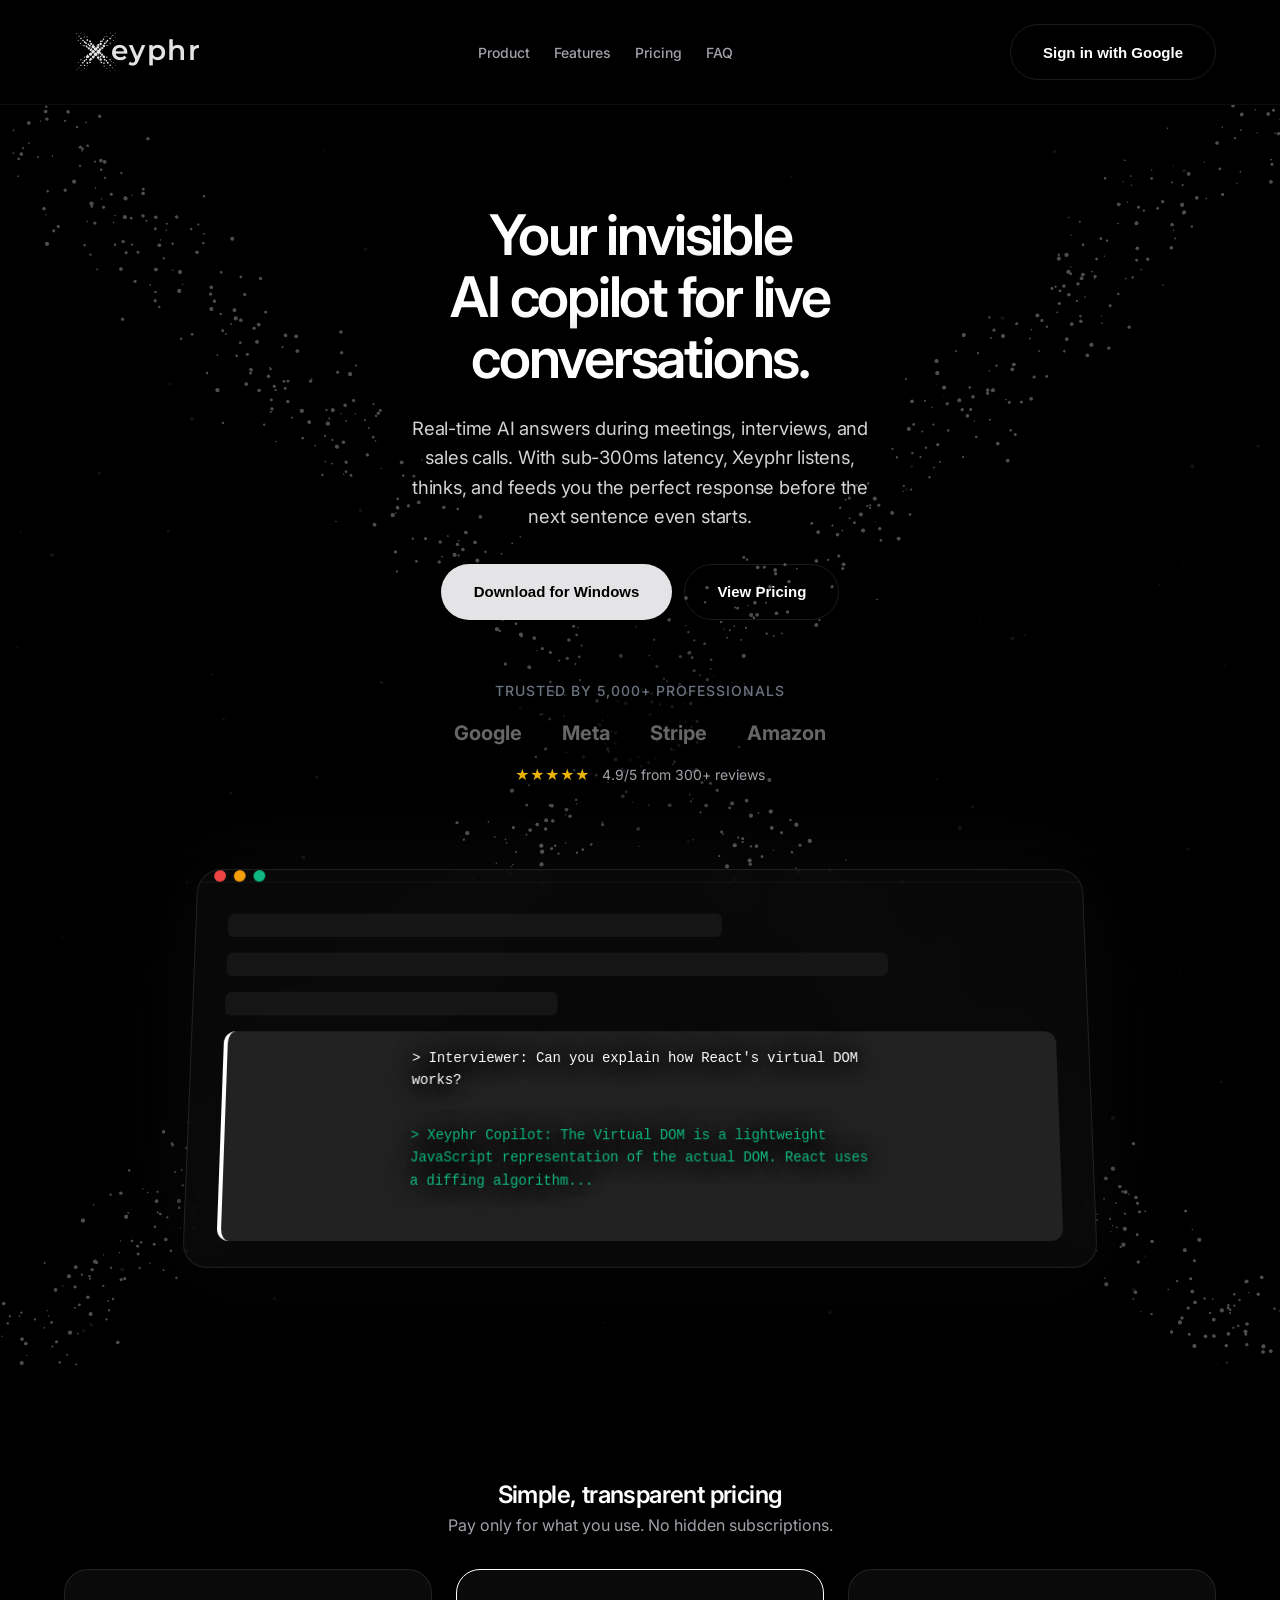
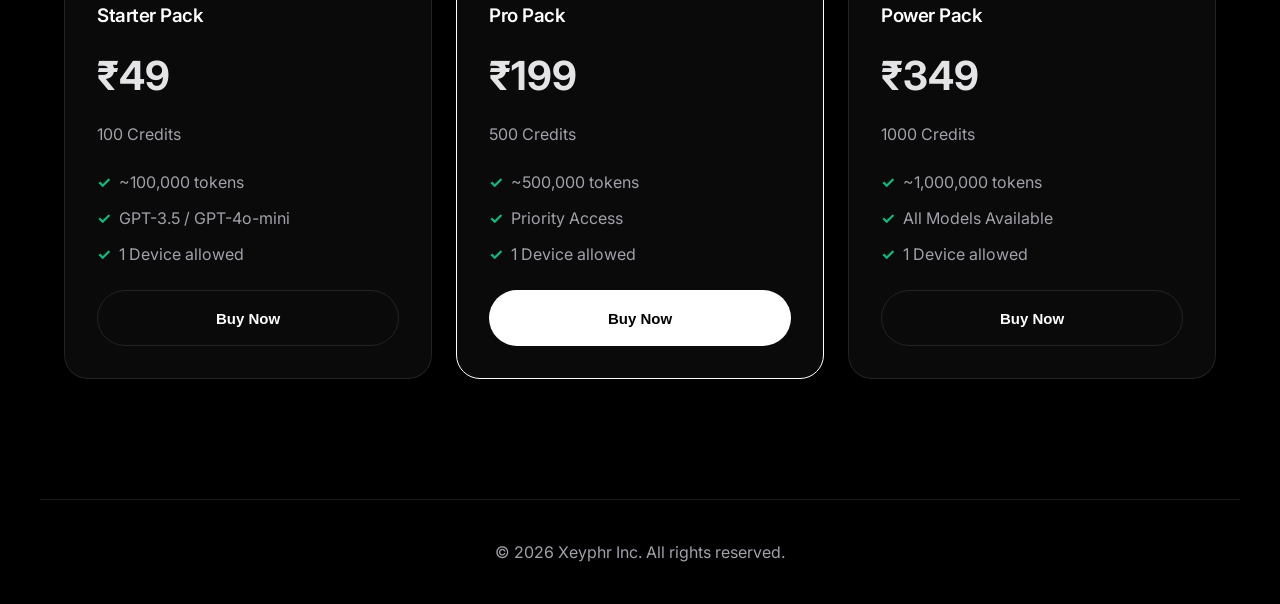
==== index.html @ c17af8c4 "Initial commit" ====
<!DOCTYPE html>
<html lang="en">
<head>
    <meta charset="UTF-8">
    <meta name="viewport" content="width=device-width, initial-scale=1.0">
    <title>Xeyphr - Elevate Your Workflow</title>
    <meta name="description" content="The ultimate AI desktop application for professionals. Boost your productivity with seamless AI integration.">
    <link rel="stylesheet" href="css/style.css">
    <!-- Google Identity Services for Mock Login -->
    <script src="https://accounts.google.com/gsi/client" async defer></script>
</head>
<body>
    <nav class="navbar">
        <div class="container flex justify-between items-center">
            <div class="logo">
                <img src="assets/logo-white.svg" alt="Xeyphr Logo">
                <span class="logo-text">eyphr</span>
            </div>
            <div class="nav-links">
                <a href="#product">Product</a>
                <a href="#features">Features</a>
                <a href="#pricing">Pricing</a>
                <a href="#faq">FAQ</a>
                <a href="dashboard.html" class="hidden" id="nav-dashboard">Dashboard</a>
            </div>
            <div class="auth-buttons" id="auth-container">
                <!-- Google Button will render here -->
                <button class="btn btn-outline" onclick="mockLogin()">Sign in with Google</button>
            </div>
        </div>
    </nav>

    <header class="hero">
        <canvas id="hero-canvas"></canvas>
        <div class="container">
            <div class="hero-content">
            <h1>Your invisible<br>AI copilot for live<br>conversations.</h1>
            <p>Real-time AI answers during meetings, interviews, and sales calls. With sub-300ms latency, Xeyphr listens, thinks, and feeds you the perfect response before the next sentence even starts.</p>
            <div class="hero-cta">
                <button class="btn btn-primary">Download for Windows</button>
                <button class="btn btn-outline" style="margin-left: 12px;">View Pricing</button>
            </div>
        </div>
        
        <!-- Trust Banner -->
        <div class="trust-banner" style="margin-top: 60px; text-align: center; position: relative; z-index: 2;">
            <p style="color: #6B7280; font-size: 14px; font-weight: 500; text-transform: uppercase; letter-spacing: 1px; margin-bottom: 16px;">Trusted by 5,000+ professionals</p>
            <div class="trust-logos" style="display: flex; justify-content: center; gap: 40px; opacity: 0.4;">
                <span style="font-weight: 700; font-size: 20px; color: #FFFFFF; font-family: 'Inter', sans-serif;">Google</span>
                <span style="font-weight: 700; font-size: 20px; color: #FFFFFF; font-family: 'Inter', sans-serif;">Meta</span>
                <span style="font-weight: 700; font-size: 20px; color: #FFFFFF; font-family: 'Inter', sans-serif;">Stripe</span>
                <span style="font-weight: 700; font-size: 20px; color: #FFFFFF; font-family: 'Inter', sans-serif;">Amazon</span>
            </div>
            <div class="trust-rating" style="margin-top: 16px; color: #EAB308; font-size: 14px;">
                ★★★★★ <span style="color: #A1A1AA; margin-left: 8px;">4.9/5 from 300+ reviews</span>
            </div>
        </div>
        
        <!-- Product Mockup Container -->
        <div class="product-mockup" style="margin-top: 80px; position: relative; z-index: 2; perspective: 1000px;">
            <div style="width: 100%; max-width: 900px; height: 400px; margin: 0 auto; background: rgba(10, 10, 10, 0.8); border: 1px solid rgba(255, 255, 255, 0.1); border-radius: 24px; box-shadow: 0 25px 50px -12px rgba(0, 0, 0, 1), 0 0 100px rgba(255, 255, 255, 0.05); backdrop-filter: blur(20px); transform: rotateX(5deg); display: flex; flex-direction: column; overflow: hidden;">
                <!-- Mockup Header -->
                <div style="height: 40px; border-bottom: 1px solid rgba(255, 255, 255, 0.05); display: flex; align-items: center; padding: 0 16px; gap: 8px;">
                    <div style="width: 12px; height: 12px; border-radius: 50%; background: #EF4444;"></div>
                    <div style="width: 12px; height: 12px; border-radius: 50%; background: #F59E0B;"></div>
                    <div style="width: 12px; height: 12px; border-radius: 50%; background: #10B981;"></div>
                </div>
                <!-- Mockup Body -->
                <div style="flex: 1; padding: 32px; display: flex; flex-direction: column; gap: 16px;">
                    <div style="width: 60%; height: 24px; background: rgba(255, 255, 255, 0.05); border-radius: 6px;"></div>
                    <div style="width: 80%; height: 24px; background: rgba(255, 255, 255, 0.05); border-radius: 6px;"></div>
                    <div style="width: 40%; height: 24px; background: rgba(255, 255, 255, 0.05); border-radius: 6px;"></div>
                    <div style="margin-top: auto; padding: 16px; background: rgba(255, 255, 255, 0.1); border-radius: 12px; border-left: 4px solid #FFFFFF;">
                        <p style="color: #FFFFFF; font-family: monospace; font-size: 14px; text-align: left;">> Interviewer: Can you explain how React's virtual DOM works?</p>
                        <p style="color: #10B981; font-family: monospace; font-size: 14px; margin-top: 8px; text-align: left;">> Xeyphr Copilot: The Virtual DOM is a lightweight JavaScript representation of the actual DOM. React uses a diffing algorithm...</p>
                    </div>
                </div>
            </div>
        </div>
    </header>

    <section id="pricing" class="container mt-8" style="padding: 80px 24px;">
        <div class="text-center mb-8">
            <h2>Simple, transparent pricing</h2>
            <p>Pay only for what you use. No hidden subscriptions.</p>
        </div>
        
        <div class="grid grid-3">
            <div class="card">
                <h3>Starter Pack</h3>
                <div class="pricing-price">₹49</div>
                <p>100 Credits</p>
                <ul class="pricing-features">
                    <li>~100,000 tokens</li>
                    <li>GPT-3.5 / GPT-4o-mini</li>
                    <li>1 Device allowed</li>
                </ul>
                <button class="btn btn-outline" style="width: 100%" onclick="mockLoginAndBuy()">Buy Now</button>
            </div>
            
            <div class="card" style="border-color: var(--brand-accent); box-shadow: var(--shadow-md);">
                <h3>Pro Pack</h3>
                <div class="pricing-price">₹199</div>
                <p>500 Credits</p>
                <ul class="pricing-features">
                    <li>~500,000 tokens</li>
                    <li>Priority Access</li>
                    <li>1 Device allowed</li>
                </ul>
                <button class="btn btn-accent" style="width: 100%" onclick="mockLoginAndBuy()">Buy Now</button>
            </div>
            
            <div class="card">
                <h3>Power Pack</h3>
                <div class="pricing-price">₹349</div>
                <p>1000 Credits</p>
                <ul class="pricing-features">
                    <li>~1,000,000 tokens</li>
                    <li>All Models Available</li>
                    <li>1 Device allowed</li>
                </ul>
                <button class="btn btn-outline" style="width: 100%" onclick="mockLoginAndBuy()">Buy Now</button>
            </div>
        </div>
    </section>

    <footer class="container" style="padding: 40px 24px; border-top: 1px solid var(--border-color); text-align: center; color: var(--text-secondary); margin-top: 40px;">
        <p>&copy; 2026 Xeyphr Inc. All rights reserved.</p>
    </footer>

    <script src="js/auth.js"></script>
    <script src="js/hero-particles.js"></script>
    <script>
        // UI logic for index page
        document.addEventListener('DOMContentLoaded', () => {
            const token = localStorage.getItem('jwt');
            if (token) {
                document.getElementById('auth-container').innerHTML = '<button class="btn btn-outline" onclick="logout()">Logout</button>';
                document.getElementById('nav-dashboard').classList.remove('hidden');
            }
        });
    </script>
</body>
</html>
---- css/style.css ----
@import url('https://fonts.googleapis.com/css2?family=Montserrat:wght@500;600&family=Inter:wght@300;400;500;600;700&display=swap');

:root {
    /* Premium Unified Dark Theme */
    --bg-color: #000000;
    --surface-color: #0A0A0A;
    --text-primary: #FFFFFF;
    --text-secondary: #A1A1AA;
    --border-color: rgba(255, 255, 255, 0.1);
    
    --brand-primary: #FFFFFF;
    --brand-primary-hover: #E4E4E7;
    --brand-accent: #FFFFFF;
    --brand-accent-hover: #D4D4D8;
    
    --btn-text: #000000;
    --table-header-bg: #111111;
    --navbar-bg: rgba(0, 0, 0, 0.5);
    --navbar-border: rgba(255, 255, 255, 0.05);
    --logo-color: #E4E4E7; /* Dimmed white for stealth look */
    
    --success: #10B981;
    --danger: #EF4444;
    --warning: #F59E0B;
    --info: #3B82F6;

    /* Shadows */
    --shadow-sm: 0 1px 2px 0 rgba(0, 0, 0, 0.05);
    --shadow-md: 0 4px 6px -1px rgba(0, 0, 0, 0.1), 0 2px 4px -1px rgba(0, 0, 0, 0.06);
    --shadow-lg: 0 10px 15px -3px rgba(0, 0, 0, 0.1), 0 4px 6px -2px rgba(0, 0, 0, 0.05);

    /* Radii */
    --radius-sm: 6px;
    --radius-md: 12px;
    --radius-lg: 24px;
    --radius-full: 9999px;
}

body.light-theme {
    /* Original Light Theme for Admin/Dashboard */
    --bg-color: #FAFAFA;
    --surface-color: #FFFFFF;
    --text-primary: #111827;
    --text-secondary: #6B7280;
    --border-color: #E5E7EB;
    
    --brand-primary: #0F172A;
    --brand-primary-hover: #1E293B;
    --brand-accent: #2563EB;
    --brand-accent-hover: #1D4ED8;
    
    --btn-text: #FFFFFF;
    --table-header-bg: #F9FAFB;
    --navbar-bg: rgba(255, 255, 255, 0.8);
    --navbar-border: #E5E7EB;
    --logo-color: #0F172A; /* Original blue */
}

* {
    margin: 0;
    padding: 0;
    box-sizing: border-box;
}

body {
    font-family: 'Inter', -apple-system, BlinkMacSystemFont, "Segoe UI", Roboto, Helvetica, Arial, sans-serif;
    background-color: var(--bg-color);
    color: var(--text-primary);
    line-height: 1.5;
    -webkit-font-smoothing: antialiased;
    -moz-osx-font-smoothing: grayscale;
}

/* Typography */
h1, h2, h3, h4, h5, h6 {
    color: var(--text-primary);
    font-weight: 600;
    letter-spacing: -0.025em;
}

p {
    color: var(--text-secondary);
}

a {
    color: var(--brand-accent);
    text-decoration: none;
    transition: color 0.2s;
}
a:hover {
    color: var(--brand-accent-hover);
}

/* Layout Utilities */
.container {
    max-width: 1200px;
    margin: 0 auto;
    padding: 0 24px;
}
.flex { display: flex; }
.flex-col { flex-direction: column; }
.items-center { align-items: center; }
.justify-between { justify-content: space-between; }
.justify-center { justify-content: center; }
.gap-2 { gap: 8px; }
.gap-4 { gap: 16px; }
.gap-8 { gap: 32px; }
.mt-4 { margin-top: 16px; }
.mt-8 { margin-top: 32px; }
.mb-4 { margin-bottom: 16px; }
.mb-8 { margin-bottom: 32px; }
.text-center { text-align: center; }

/* Buttons */
.btn {
    display: inline-flex;
    align-items: center;
    justify-content: center;
    padding: 0 32px;
    height: 56px;
    font-size: 15px;
    font-weight: 600;
    border-radius: 99px;
    cursor: pointer;
    transition: all 0.2s ease;
    border: 1px solid transparent;
}
.btn-primary {
    background-color: var(--logo-color);
    color: var(--btn-text);
}
.btn-primary:hover {
    background-color: var(--brand-primary-hover);
    transform: translateY(-2px);
    box-shadow: 0 4px 15px rgba(128, 128, 128, 0.15);
}
.btn-accent {
    background-color: var(--brand-accent);
    color: var(--btn-text);
}
.btn-accent:hover {
    background-color: var(--brand-accent-hover);
    transform: translateY(-2px);
    box-shadow: 0 4px 15px rgba(128, 128, 128, 0.15);
}
.btn-outline {
    background-color: transparent;
    border-color: var(--border-color);
    color: var(--text-primary);
}
.btn-outline:hover {
    background-color: var(--surface-color);
    border-color: var(--text-primary);
}

/* Header / Nav */
.navbar {
    background-color: var(--navbar-bg);
    backdrop-filter: blur(16px);
    border-bottom: 1px solid var(--navbar-border);
    position: sticky;
    top: 0;
    z-index: 100;
    padding: 24px 0;
}
.logo {
    display: flex;
    align-items: center;
    gap: 0;
}
.logo img {
    height: 56px;
    width: auto;
    object-fit: contain;
}
.logo-text {
    font-family: 'Montserrat', sans-serif;
    font-weight: 600;
    font-size: 1.75rem;
    letter-spacing: 0.05em;
    color: var(--logo-color);
    margin-left: -15px; /* Perfect horizontal spacing */
    margin-top: -4px; /* Nudges the text up to visually center with the X */
}
.nav-links {
    display: flex;
    gap: 24px;
}
.nav-links a {
    color: var(--text-secondary);
    font-weight: 500;
    font-size: 14px;
}
.nav-links a:hover {
    color: var(--logo-color);
}

/* Hero Section */
.hero {
    position: relative;
    padding: 100px 0;
    overflow: hidden;
    background-color: #000000; /* Pure black */
}
#hero-canvas {
    position: absolute;
    top: 0;
    left: 0;
    width: 100%;
    height: 100%;
    z-index: 0;
    opacity: 0.3; /* Dramatically reduced to avoid visual noise */
    pointer-events: none;
}
.hero-content {
    max-width: 500px;
    margin: 0 auto;
    text-align: center;
    position: relative;
    z-index: 10;
}
.hero-cta {
    display: flex;
    justify-content: center;
    align-items: center;
}
.hero h1 {
    font-size: 3.5rem;
    line-height: 1.1;
    letter-spacing: -0.04em;
    text-wrap: balance;
    margin-bottom: 24px;
    color: #FFFFFF;
    text-shadow: 0 4px 24px rgba(0, 0, 0, 1), 0 0 40px rgba(0, 0, 0, 1);
    position: relative;
    z-index: 2;
}
.hero p {
    font-size: 1.15rem;
    line-height: 1.6;
    letter-spacing: -0.01em;
    margin-bottom: 32px;
    color: #D4D4D8;
    text-shadow: 0 2px 12px rgba(0, 0, 0, 1), 0 0 24px rgba(0, 0, 0, 1);
    max-width: 460px;
    margin-left: auto;
    margin-right: auto;
    position: relative;
    z-index: 2;
}

/* Redundant overrides removed for global dark theme */

/* Cards & Pricing */
.grid {
    display: grid;
    gap: 24px;
}
.grid-3 {
    grid-template-columns: repeat(auto-fit, minmax(300px, 1fr));
}
.card {
    background-color: var(--surface-color);
    border: 1px solid var(--border-color);
    border-radius: var(--radius-lg);
    padding: 32px;
    box-shadow: var(--shadow-sm);
    transition: transform 0.2s ease, box-shadow 0.2s ease;
}
.card:hover {
    transform: translateY(-2px);
    box-shadow: var(--shadow-md);
}
.pricing-price {
    font-size: 2.5rem;
    font-weight: 700;
    color: var(--logo-color);
    margin: 16px 0;
}
.pricing-features {
    list-style: none;
    margin: 24px 0;
}
.pricing-features li {
    display: flex;
    align-items: center;
    gap: 8px;
    color: var(--text-secondary);
    margin-bottom: 12px;
}
.pricing-features li::before {
    content: "✓";
    color: var(--success);
    font-weight: bold;
}

/* Dashboard Layout */
.dashboard-layout {
    display: flex;
    min-height: 100vh;
}
.sidebar {
    width: 250px;
    background-color: var(--surface-color);
    border-right: 1px solid var(--border-color);
    padding: 24px;
    display: flex;
    flex-direction: column;
}
.sidebar-nav {
    margin-top: 32px;
    display: flex;
    flex-direction: column;
    gap: 8px;
}
.sidebar-link {
    display: flex;
    align-items: center;
    padding: 10px 16px;
    color: var(--text-secondary);
    text-decoration: none;
    border-radius: var(--radius-md);
    font-weight: 500;
    font-size: 14px;
    transition: background-color 0.2s;
}
.sidebar-link:hover, .sidebar-link.active {
    background-color: var(--bg-color);
    color: var(--logo-color);
}
.dashboard-main {
    flex: 1;
    padding: 40px;
    background-color: var(--bg-color);
}
.dashboard-header {
    display: flex;
    justify-content: space-between;
    align-items: center;
    margin-bottom: 32px;
}
.stat-card {
    background: var(--surface-color);
    padding: 24px;
    border-radius: var(--radius-lg);
    border: 1px solid var(--border-color);
    display: flex;
    flex-direction: column;
    gap: 8px;
}
.stat-label {
    font-size: 13px;
    text-transform: uppercase;
    font-weight: 600;
    color: var(--text-secondary);
    letter-spacing: 0.05em;
}
.stat-value {
    font-size: 2rem;
    font-weight: 700;
    color: var(--logo-color);
}

/* Table */
.data-table {
    width: 100%;
    border-collapse: collapse;
    margin-top: 16px;
    background: var(--surface-color);
    border-radius: var(--radius-md);
    overflow: hidden;
    border: 1px solid var(--border-color);
}
.data-table th, .data-table td {
    padding: 12px 24px;
    text-align: left;
    border-bottom: 1px solid var(--border-color);
}
.data-table th {
    background-color: var(--table-header-bg);
    font-size: 12px;
    text-transform: uppercase;
    font-weight: 600;
    color: var(--text-secondary);
    letter-spacing: 0.05em;
}
.data-table tr:last-child td {
    border-bottom: none;
}
.badge {
    padding: 4px 8px;
    border-radius: var(--radius-full);
    font-size: 12px;
    font-weight: 500;
}
.badge-success { background: #D1FAE5; color: #065F46; }
.badge-pending { background: #FEF3C7; color: #92400E; }
.badge-danger { background: #FEE2E2; color: #991B1B; }
.badge-info { background: #E0F2FE; color: #075985; }

/* Admin Activity Timeline */
.log-feed {
    max-height: 300px;
    overflow-y: auto;
    display: flex;
    flex-direction: column;
    gap: 10px;
    padding-right: 4px;
}
.log-item {
    display: flex;
    justify-content: space-between;
    align-items: flex-start;
    padding: 8px 12px;
    background: var(--bg-color);
    border-radius: var(--radius-md);
    border-left: 3px solid var(--text-secondary);
    font-size: 13px;
}
.log-item.info { border-left-color: var(--brand-accent); }
.log-item.success { border-left-color: var(--success); }
.log-item.warning { border-left-color: var(--warning); }
.log-item.danger { border-left-color: var(--danger); }

.log-meta {
    font-size: 11px;
    color: var(--text-secondary);
    white-space: nowrap;
    margin-left: 12px;
}

/* Form inputs */
.form-group {
    margin-bottom: 16px;
}
.form-group label {
    display: block;
    font-size: 13px;
    font-weight: 500;
    margin-bottom: 6px;
    color: var(--text-primary);
}
.form-input {
    width: 100%;
    padding: 10px 14px;
    border: 1px solid var(--border-color);
    border-radius: var(--radius-md);
    font-size: 14px;
    font-family: inherit;
    outline: none;
    transition: border-color 0.2s, box-shadow 0.2s;
    background: var(--surface-color);
    color: var(--text-primary);
}
.form-input:focus {
    border-color: var(--brand-accent);
    box-shadow: 0 0 0 3px rgba(37, 99, 235, 0.15);
}

/* Modals */
.modal-overlay {
    position: fixed;
    top: 0;
    left: 0;
    right: 0;
    bottom: 0;
    background-color: rgba(15, 23, 42, 0.4);
    backdrop-filter: blur(4px);
    display: flex;
    justify-content: center;
    align-items: center;
    z-index: 1000;
    opacity: 0;
    pointer-events: none;
    transition: opacity 0.2s ease;
}
.modal-overlay.active {
    opacity: 1;
    pointer-events: auto;
}
.modal {
    background: var(--surface-color);
    border-radius: var(--radius-lg);
    border: 1px solid var(--border-color);
    box-shadow: var(--shadow-lg);
    width: 100%;
    max-width: 480px;
    overflow: hidden;
    transform: translateY(20px);
    transition: transform 0.2s ease;
}
.modal-overlay.active .modal {
    transform: translateY(0);
}
.modal-header {
    padding: 20px 24px;
    border-bottom: 1px solid var(--border-color);
    display: flex;
    justify-content: space-between;
    align-items: center;
}
.modal-header h3 {
    font-size: 18px;
    margin: 0;
}
.modal-close {
    background: none;
    border: none;
    font-size: 20px;
    cursor: pointer;
    color: var(--text-secondary);
    line-height: 1;
}
.modal-close:hover {
    color: var(--text-primary);
}
.modal-body {
    padding: 24px;
}
.modal-footer {
    padding: 16px 24px;
    border-top: 1px solid var(--border-color);
    background-color: var(--table-header-bg);
    display: flex;
    justify-content: flex-end;
    gap: 12px;
}

/* Utilities */
.hidden { display: none !important; }
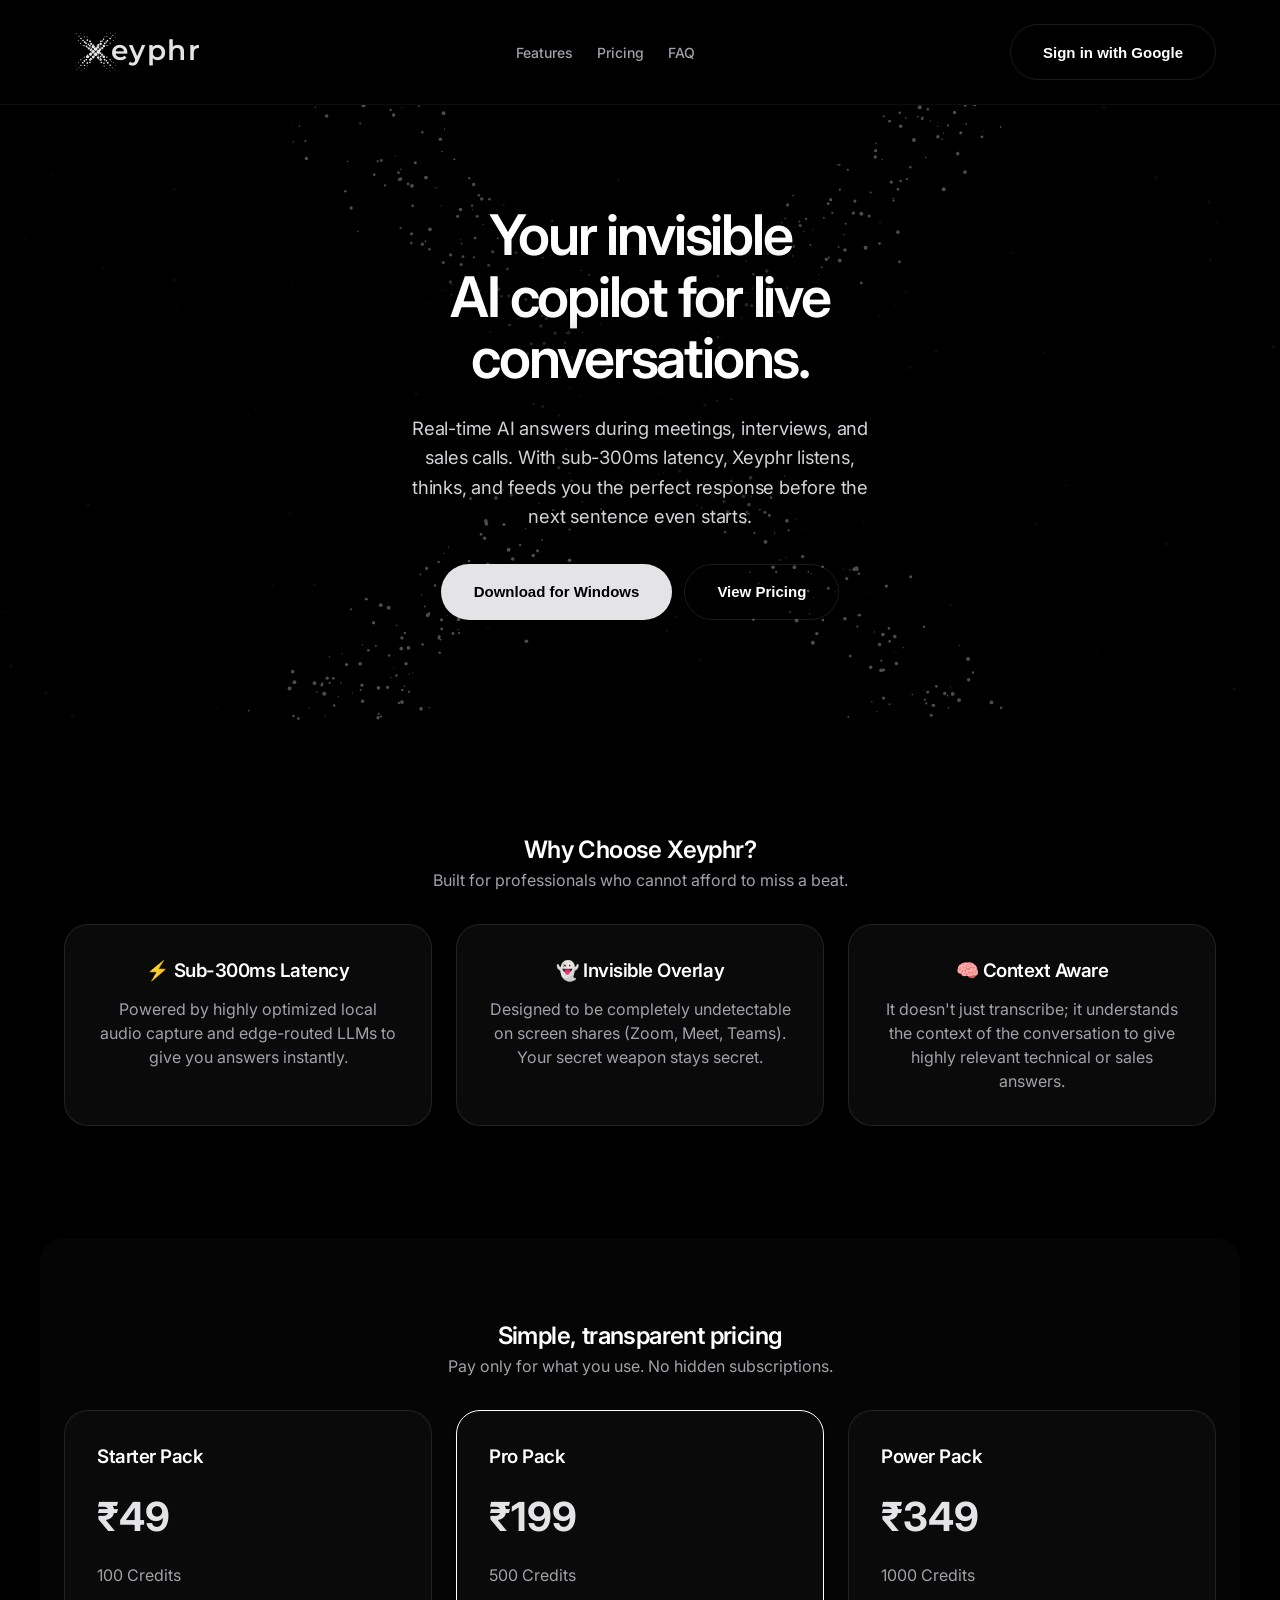
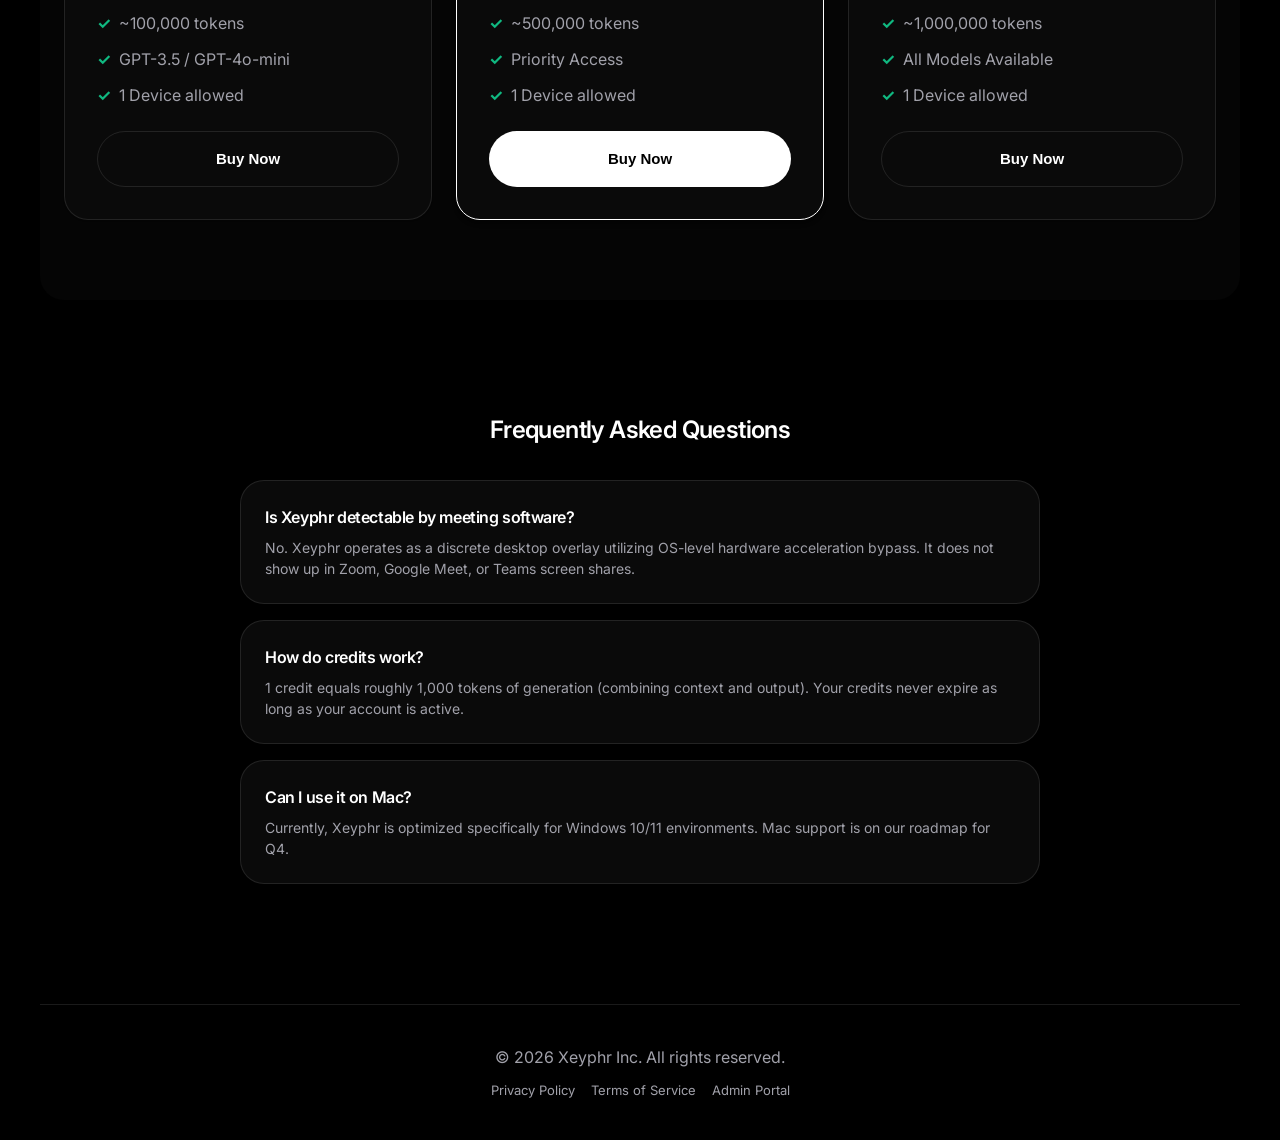
==== commit 9108b395: "updated" ====
--- a/index.html
+++ b/index.html
@@ -6,25 +6,21 @@
     <title>Xeyphr - Elevate Your Workflow</title>
     <meta name="description" content="The ultimate AI desktop application for professionals. Boost your productivity with seamless AI integration.">
     <link rel="stylesheet" href="css/style.css">
-    <!-- Google Identity Services for Mock Login -->
-    <script src="https://accounts.google.com/gsi/client" async defer></script>
 </head>
 <body>
     <nav class="navbar">
         <div class="container flex justify-between items-center">
             <div class="logo">
-                <img src="assets/logo-white.svg" alt="Xeyphr Logo">
+                <img src="assets/logo-white.svg" alt="Xeyphr Logo" onerror="this.src='[data-uri]'">
                 <span class="logo-text">eyphr</span>
             </div>
             <div class="nav-links">
-                <a href="#product">Product</a>
                 <a href="#features">Features</a>
                 <a href="#pricing">Pricing</a>
                 <a href="#faq">FAQ</a>
                 <a href="dashboard.html" class="hidden" id="nav-dashboard">Dashboard</a>
             </div>
             <div class="auth-buttons" id="auth-container">
-                <!-- Google Button will render here -->
                 <button class="btn btn-outline" onclick="mockLogin()">Sign in with Google</button>
             </div>
         </div>
@@ -34,52 +30,42 @@
         <canvas id="hero-canvas"></canvas>
         <div class="container">
             <div class="hero-content">
-            <h1>Your invisible<br>AI copilot for live<br>conversations.</h1>
-            <p>Real-time AI answers during meetings, interviews, and sales calls. With sub-300ms latency, Xeyphr listens, thinks, and feeds you the perfect response before the next sentence even starts.</p>
-            <div class="hero-cta">
-                <button class="btn btn-primary">Download for Windows</button>
-                <button class="btn btn-outline" style="margin-left: 12px;">View Pricing</button>
-            </div>
-        </div>
-        
-        <!-- Trust Banner -->
-        <div class="trust-banner" style="margin-top: 60px; text-align: center; position: relative; z-index: 2;">
-            <p style="color: #6B7280; font-size: 14px; font-weight: 500; text-transform: uppercase; letter-spacing: 1px; margin-bottom: 16px;">Trusted by 5,000+ professionals</p>
-            <div class="trust-logos" style="display: flex; justify-content: center; gap: 40px; opacity: 0.4;">
-                <span style="font-weight: 700; font-size: 20px; color: #FFFFFF; font-family: 'Inter', sans-serif;">Google</span>
-                <span style="font-weight: 700; font-size: 20px; color: #FFFFFF; font-family: 'Inter', sans-serif;">Meta</span>
-                <span style="font-weight: 700; font-size: 20px; color: #FFFFFF; font-family: 'Inter', sans-serif;">Stripe</span>
-                <span style="font-weight: 700; font-size: 20px; color: #FFFFFF; font-family: 'Inter', sans-serif;">Amazon</span>
-            </div>
-            <div class="trust-rating" style="margin-top: 16px; color: #EAB308; font-size: 14px;">
-                ★★★★★ <span style="color: #A1A1AA; margin-left: 8px;">4.9/5 from 300+ reviews</span>
-            </div>
-        </div>
-        
-        <!-- Product Mockup Container -->
-        <div class="product-mockup" style="margin-top: 80px; position: relative; z-index: 2; perspective: 1000px;">
-            <div style="width: 100%; max-width: 900px; height: 400px; margin: 0 auto; background: rgba(10, 10, 10, 0.8); border: 1px solid rgba(255, 255, 255, 0.1); border-radius: 24px; box-shadow: 0 25px 50px -12px rgba(0, 0, 0, 1), 0 0 100px rgba(255, 255, 255, 0.05); backdrop-filter: blur(20px); transform: rotateX(5deg); display: flex; flex-direction: column; overflow: hidden;">
-                <!-- Mockup Header -->
-                <div style="height: 40px; border-bottom: 1px solid rgba(255, 255, 255, 0.05); display: flex; align-items: center; padding: 0 16px; gap: 8px;">
-                    <div style="width: 12px; height: 12px; border-radius: 50%; background: #EF4444;"></div>
-                    <div style="width: 12px; height: 12px; border-radius: 50%; background: #F59E0B;"></div>
-                    <div style="width: 12px; height: 12px; border-radius: 50%; background: #10B981;"></div>
-                </div>
-                <!-- Mockup Body -->
-                <div style="flex: 1; padding: 32px; display: flex; flex-direction: column; gap: 16px;">
-                    <div style="width: 60%; height: 24px; background: rgba(255, 255, 255, 0.05); border-radius: 6px;"></div>
-                    <div style="width: 80%; height: 24px; background: rgba(255, 255, 255, 0.05); border-radius: 6px;"></div>
-                    <div style="width: 40%; height: 24px; background: rgba(255, 255, 255, 0.05); border-radius: 6px;"></div>
-                    <div style="margin-top: auto; padding: 16px; background: rgba(255, 255, 255, 0.1); border-radius: 12px; border-left: 4px solid #FFFFFF;">
-                        <p style="color: #FFFFFF; font-family: monospace; font-size: 14px; text-align: left;">> Interviewer: Can you explain how React's virtual DOM works?</p>
-                        <p style="color: #10B981; font-family: monospace; font-size: 14px; margin-top: 8px; text-align: left;">> Xeyphr Copilot: The Virtual DOM is a lightweight JavaScript representation of the actual DOM. React uses a diffing algorithm...</p>
-                    </div>
+                <h1>Your invisible<br>AI copilot for live<br>conversations.</h1>
+                <p>Real-time AI answers during meetings, interviews, and sales calls. With sub-300ms latency, Xeyphr listens, thinks, and feeds you the perfect response before the next sentence even starts.</p>
+                <div class="hero-cta">
+                    <!-- PLACEHOLDER: Download Button -->
+                    <button class="btn btn-primary" onclick="downloadApp()">Download for Windows</button>
+                    <!-- Scrolls to pricing -->
+                    <button class="btn btn-outline" style="margin-left: 12px;" onclick="document.getElementById('pricing').scrollIntoView({behavior: 'smooth'})">View Pricing</button>
                 </div>
             </div>
         </div>
     </header>
 
-    <section id="pricing" class="container mt-8" style="padding: 80px 24px;">
+    <!-- NEW: Features Section -->
+    <section id="features" class="container mt-8" style="padding: 80px 24px;">
+        <div class="text-center mb-8">
+            <h2>Why Choose Xeyphr?</h2>
+            <p>Built for professionals who cannot afford to miss a beat.</p>
+        </div>
+        <div class="grid grid-3">
+            <div class="card" style="text-align: center;">
+                <h3 style="margin-bottom: 12px;">⚡ Sub-300ms Latency</h3>
+                <p>Powered by highly optimized local audio capture and edge-routed LLMs to give you answers instantly.</p>
+            </div>
+            <div class="card" style="text-align: center;">
+                <h3 style="margin-bottom: 12px;">👻 Invisible Overlay</h3>
+                <p>Designed to be completely undetectable on screen shares (Zoom, Meet, Teams). Your secret weapon stays secret.</p>
+            </div>
+            <div class="card" style="text-align: center;">
+                <h3 style="margin-bottom: 12px;">🧠 Context Aware</h3>
+                <p>It doesn't just transcribe; it understands the context of the conversation to give highly relevant technical or sales answers.</p>
+            </div>
+        </div>
+    </section>
+
+    <!-- Pricing Section -->
+    <section id="pricing" class="container mt-8" style="padding: 80px 24px; background: rgba(255,255,255,0.02); border-radius: 24px;">
         <div class="text-center mb-8">
             <h2>Simple, transparent pricing</h2>
             <p>Pay only for what you use. No hidden subscriptions.</p>
@@ -95,7 +81,7 @@
                     <li>GPT-3.5 / GPT-4o-mini</li>
                     <li>1 Device allowed</li>
                 </ul>
-                <button class="btn btn-outline" style="width: 100%" onclick="mockLoginAndBuy()">Buy Now</button>
+                <button class="btn btn-outline" style="width: 100%" onclick="mockLoginAndBuy(100)">Buy Now</button>
             </div>
             
             <div class="card" style="border-color: var(--brand-accent); box-shadow: var(--shadow-md);">
@@ -107,7 +93,7 @@
                     <li>Priority Access</li>
                     <li>1 Device allowed</li>
                 </ul>
-                <button class="btn btn-accent" style="width: 100%" onclick="mockLoginAndBuy()">Buy Now</button>
+                <button class="btn btn-accent" style="width: 100%" onclick="mockLoginAndBuy(500)">Buy Now</button>
             </div>
             
             <div class="card">
@@ -119,26 +105,62 @@
                     <li>All Models Available</li>
                     <li>1 Device allowed</li>
                 </ul>
-                <button class="btn btn-outline" style="width: 100%" onclick="mockLoginAndBuy()">Buy Now</button>
+                <button class="btn btn-outline" style="width: 100%" onclick="mockLoginAndBuy(1000)">Buy Now</button>
+            </div>
+        </div>
+    </section>
+
+    <!-- NEW: FAQ Section -->
+    <section id="faq" class="container mt-8" style="padding: 80px 24px;">
+        <div class="text-center mb-8">
+            <h2>Frequently Asked Questions</h2>
+        </div>
+        <div class="grid" style="max-width: 800px; margin: 0 auto; gap: 16px;">
+            <div class="card" style="padding: 24px;">
+                <h4 style="margin-bottom: 8px;">Is Xeyphr detectable by meeting software?</h4>
+                <p style="font-size: 14px;">No. Xeyphr operates as a discrete desktop overlay utilizing OS-level hardware acceleration bypass. It does not show up in Zoom, Google Meet, or Teams screen shares.</p>
+            </div>
+            <div class="card" style="padding: 24px;">
+                <h4 style="margin-bottom: 8px;">How do credits work?</h4>
+                <p style="font-size: 14px;">1 credit equals roughly 1,000 tokens of generation (combining context and output). Your credits never expire as long as your account is active.</p>
+            </div>
+            <div class="card" style="padding: 24px;">
+                <h4 style="margin-bottom: 8px;">Can I use it on Mac?</h4>
+                <p style="font-size: 14px;">Currently, Xeyphr is optimized specifically for Windows 10/11 environments. Mac support is on our roadmap for Q4.</p>
             </div>
         </div>
     </section>
 
     <footer class="container" style="padding: 40px 24px; border-top: 1px solid var(--border-color); text-align: center; color: var(--text-secondary); margin-top: 40px;">
         <p>&copy; 2026 Xeyphr Inc. All rights reserved.</p>
+        <div style="margin-top: 12px; display: flex; justify-content: center; gap: 16px; font-size: 13px;">
+            <a href="#" style="color: var(--text-secondary);">Privacy Policy</a>
+            <a href="#" style="color: var(--text-secondary);">Terms of Service</a>
+            <a href="admin.html" style="color: var(--text-secondary);">Admin Portal</a>
+        </div>
     </footer>
 
+    <!-- Scripts -->
+    <script src="js/api.js"></script>
     <script src="js/auth.js"></script>
     <script src="js/hero-particles.js"></script>
     <script>
-        // UI logic for index page
+        // Check Auth Status on Load
         document.addEventListener('DOMContentLoaded', () => {
+            // Force initialize DB from api.js if it doesn't exist
+            if(typeof getMockDb === 'function') getMockDb(); 
+
             const token = localStorage.getItem('jwt');
             if (token) {
                 document.getElementById('auth-container').innerHTML = '<button class="btn btn-outline" onclick="logout()">Logout</button>';
                 document.getElementById('nav-dashboard').classList.remove('hidden');
             }
         });
+
+        // PLACEHOLDER: App Download logic
+        function downloadApp() {
+            alert("Download starting...\n\n(Placeholder: Connect this to your AWS S3 bucket or GitHub Releases link later).");
+        }
     </script>
 </body>
-</html>
+</html>
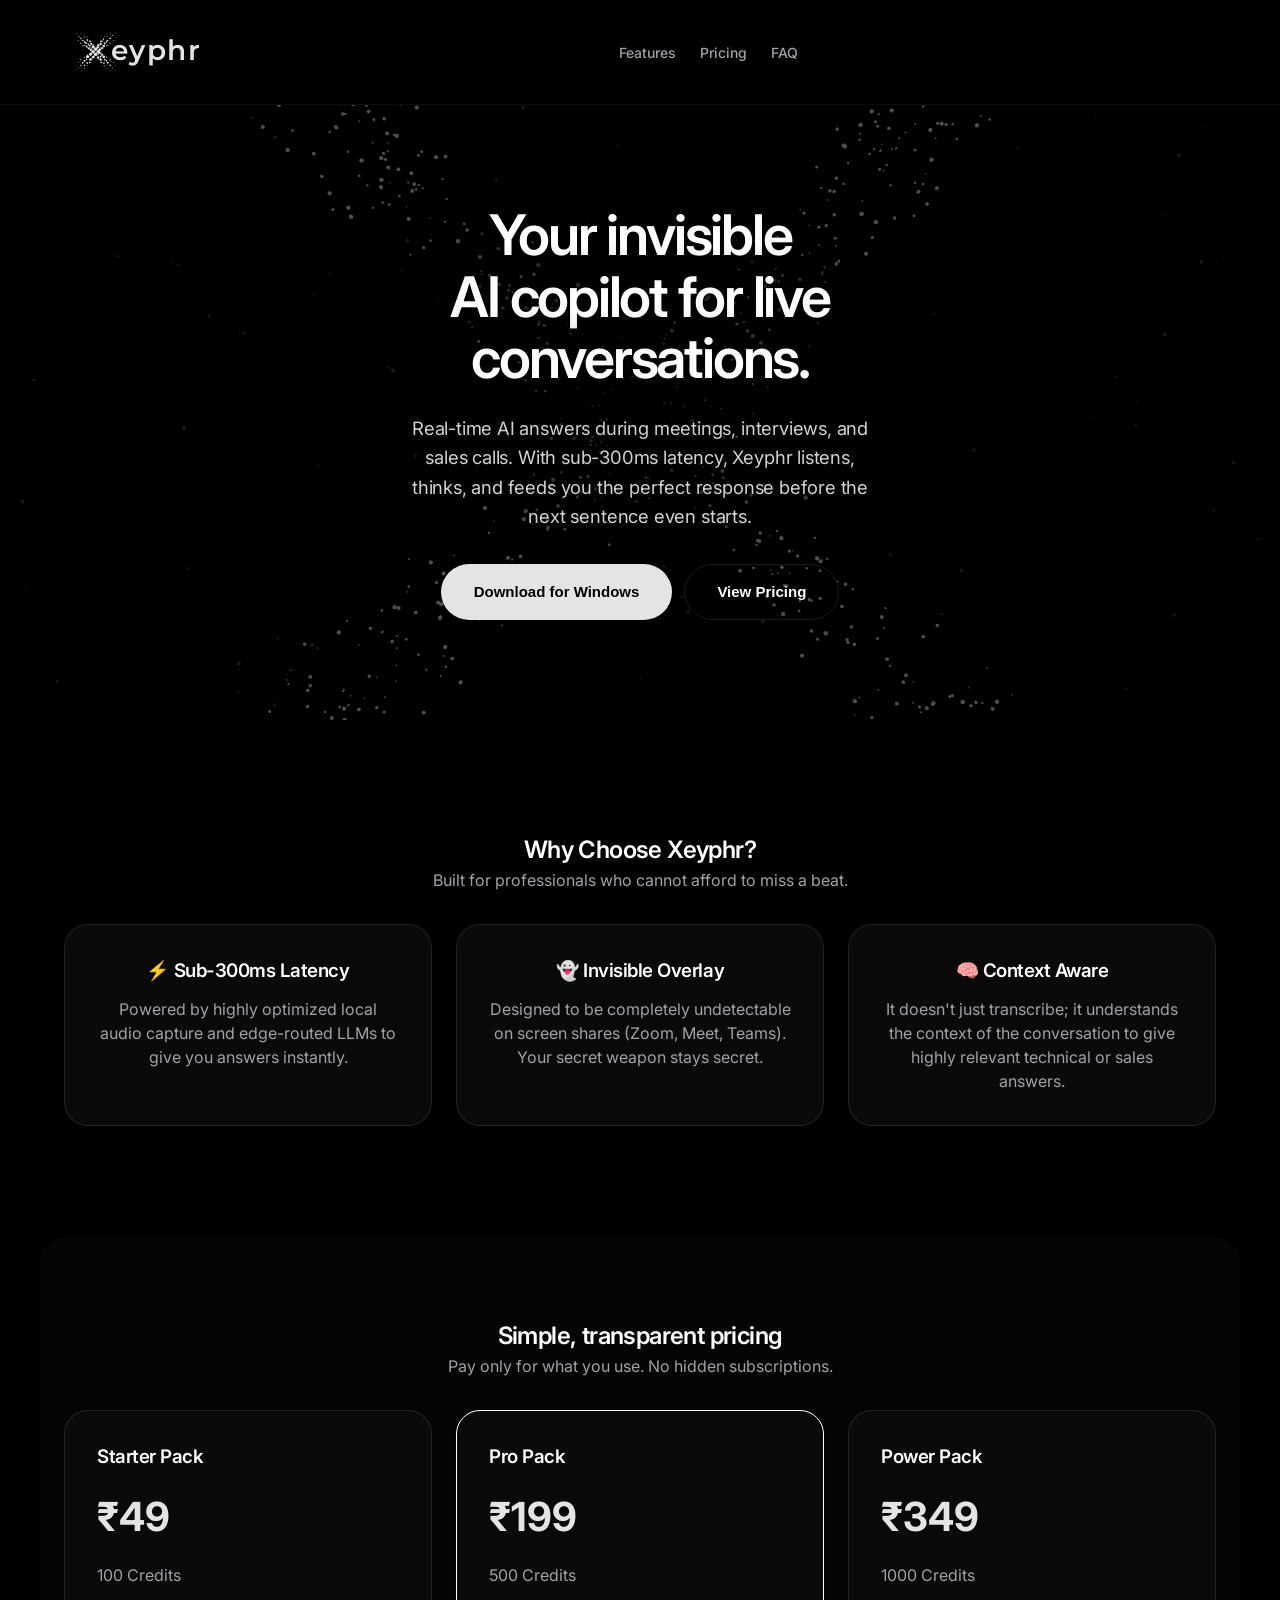
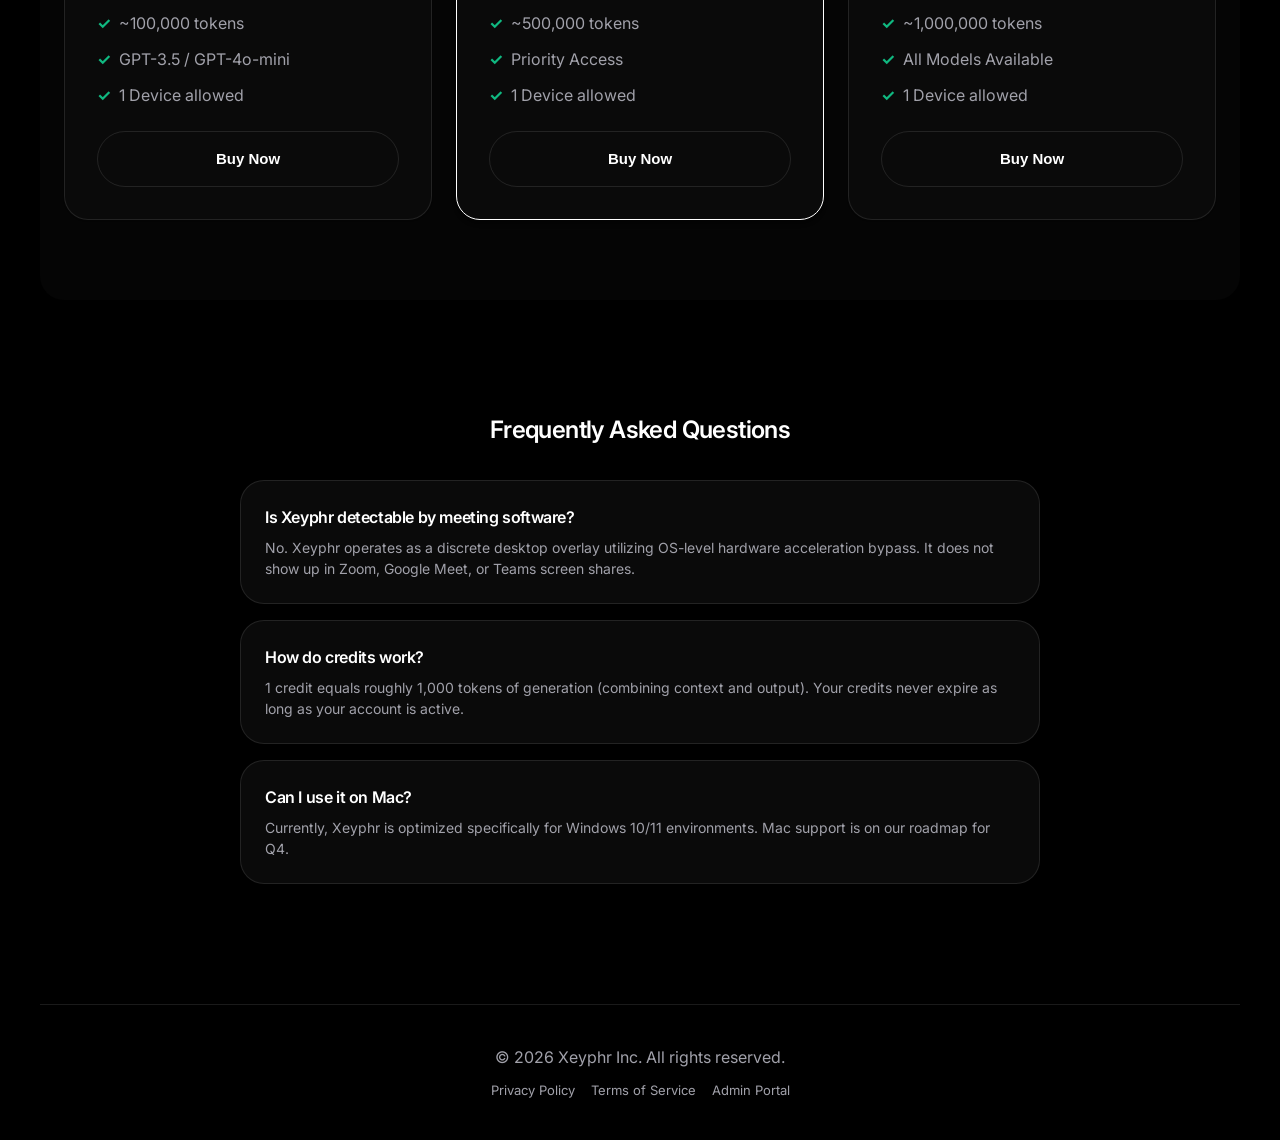
==== commit 72a42002: "more updates" ====
--- a/index.html
+++ b/index.html
@@ -21,7 +21,22 @@
                 <a href="dashboard.html" class="hidden" id="nav-dashboard">Dashboard</a>
             </div>
             <div class="auth-buttons" id="auth-container">
-                <button class="btn btn-outline" onclick="mockLogin()">Sign in with Google</button>
+                <!-- Google Identity Services Widget -->
+                <div id="g_id_onload"
+                     data-client_id="1088000808467-sgpo9hb2cglcjd4h242qcsn36q3s1nod.apps.googleusercontent.com" 
+                     data-context="signin"
+                     data-ux_mode="popup"
+                     data-callback="handleGoogleAuth"
+                     data-auto_prompt="false">
+                </div>
+                <div class="g_id_signin"
+                     data-type="standard"
+                     data-shape="rectangular"
+                     data-theme="outline"
+                     data-text="signin_with"
+                     data-size="large"
+                     data-logo_alignment="left">
+                </div>
             </div>
         </div>
     </nav>
@@ -81,7 +96,7 @@
                     <li>GPT-3.5 / GPT-4o-mini</li>
                     <li>1 Device allowed</li>
                 </ul>
-                <button class="btn btn-outline" style="width: 100%" onclick="mockLoginAndBuy(100)">Buy Now</button>
+                <button class="btn btn-outline" style="width: 100%" onclick="handleBuyClick(100)">Buy Now</button>
             </div>
             
             <div class="card" style="border-color: var(--brand-accent); box-shadow: var(--shadow-md);">
@@ -93,7 +108,7 @@
                     <li>Priority Access</li>
                     <li>1 Device allowed</li>
                 </ul>
-                <button class="btn btn-accent" style="width: 100%" onclick="mockLoginAndBuy(500)">Buy Now</button>
+                <button class="btn btn-outline" style="width: 100%" onclick="handleBuyClick(500)">Buy Now</button>
             </div>
             
             <div class="card">
@@ -105,7 +120,7 @@
                     <li>All Models Available</li>
                     <li>1 Device allowed</li>
                 </ul>
-                <button class="btn btn-outline" style="width: 100%" onclick="mockLoginAndBuy(1000)">Buy Now</button>
+                <button class="btn btn-outline" style="width: 100%" onclick="handleBuyClick(1000)">Buy Now</button>
             </div>
         </div>
     </section>
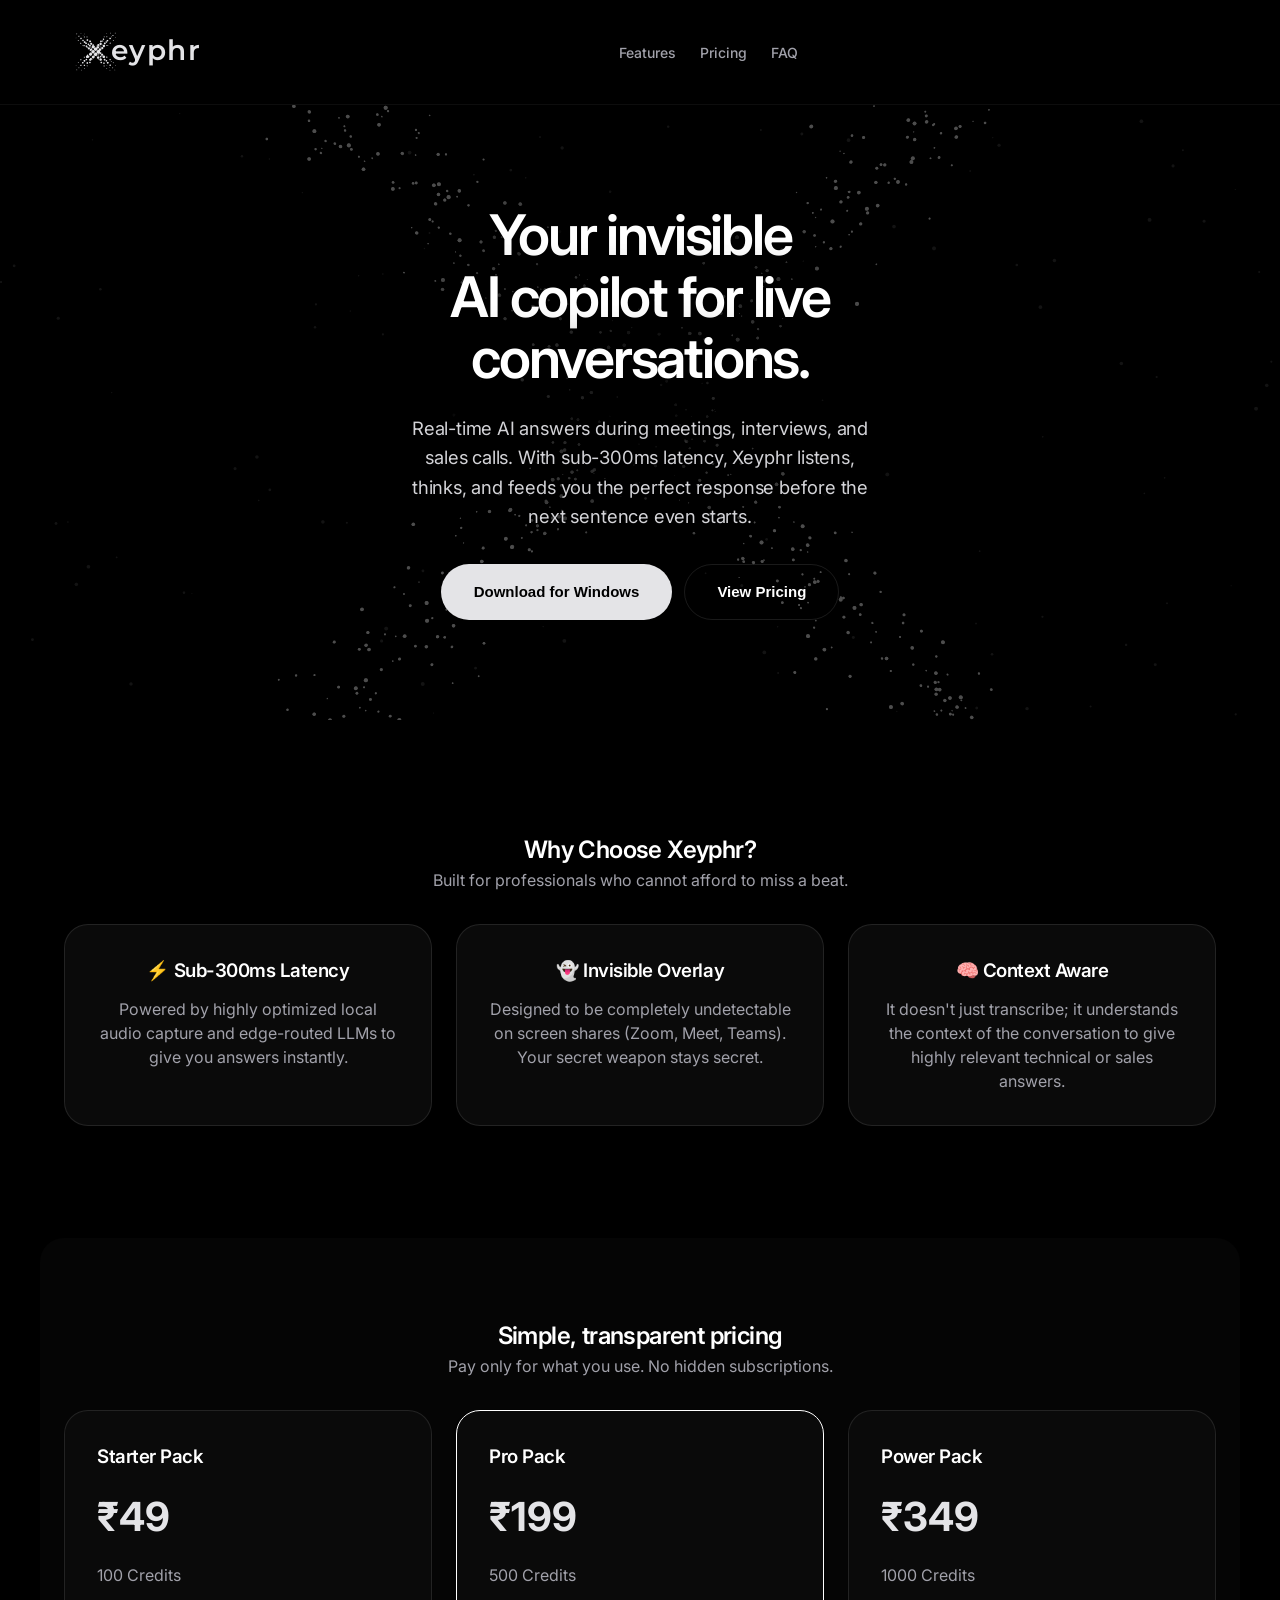
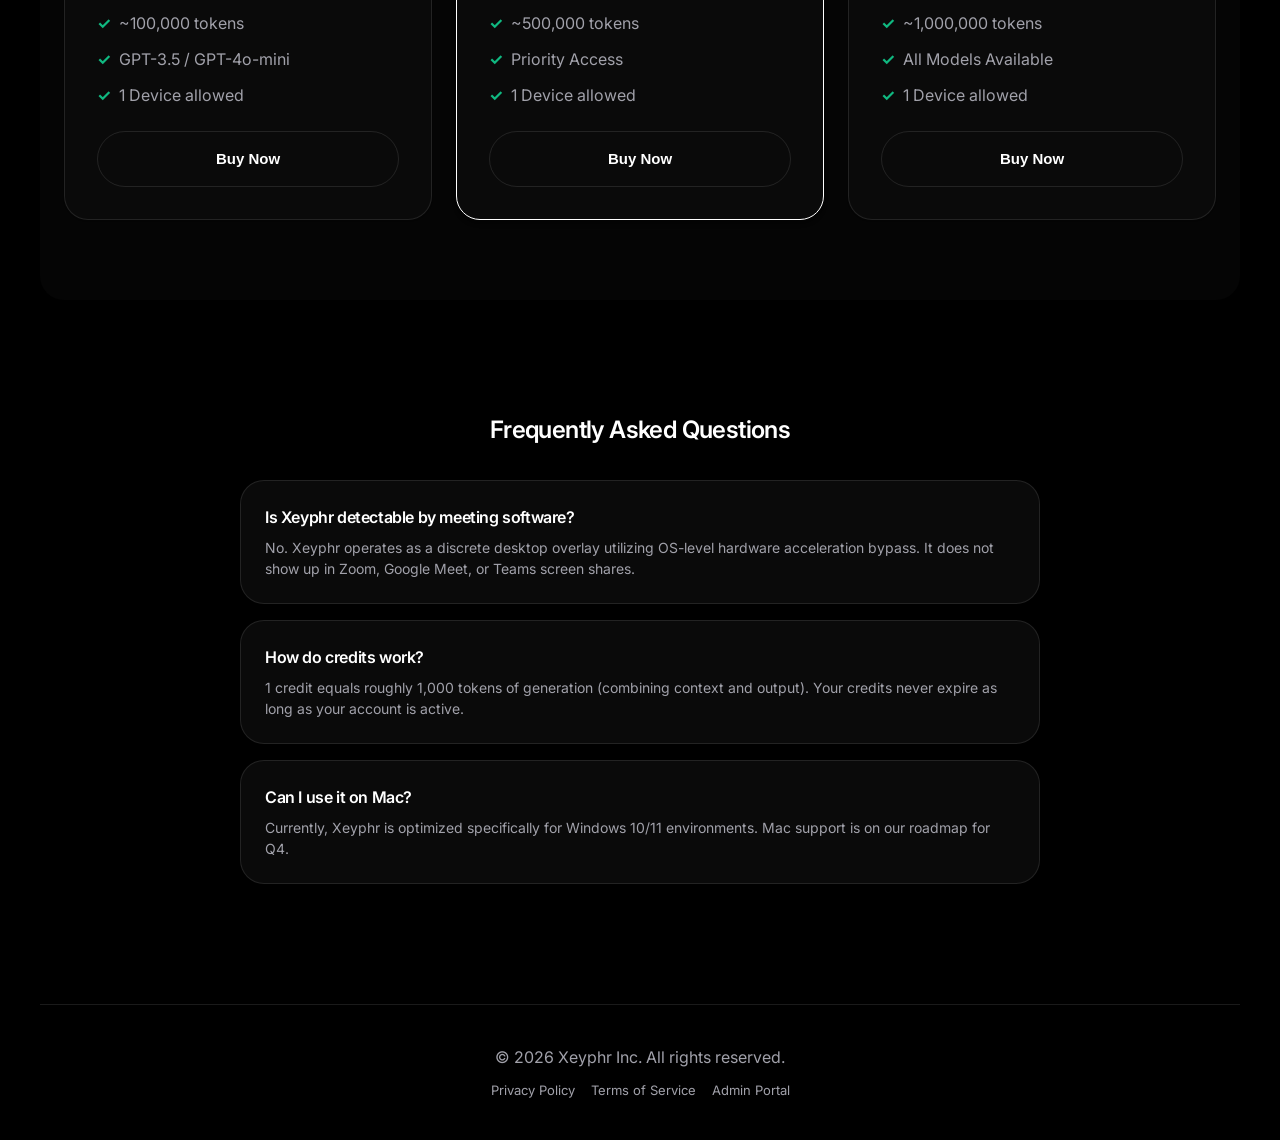
==== commit e1a8fd8b: "idk where signin went" ====
--- a/index.html
+++ b/index.html
@@ -6,6 +6,7 @@
     <title>Xeyphr - Elevate Your Workflow</title>
     <meta name="description" content="The ultimate AI desktop application for professionals. Boost your productivity with seamless AI integration.">
     <link rel="stylesheet" href="css/style.css">
+    <script src="https://accounts.google.com/gsi/client" async defer></script>
 </head>
 <body>
     <nav class="navbar">
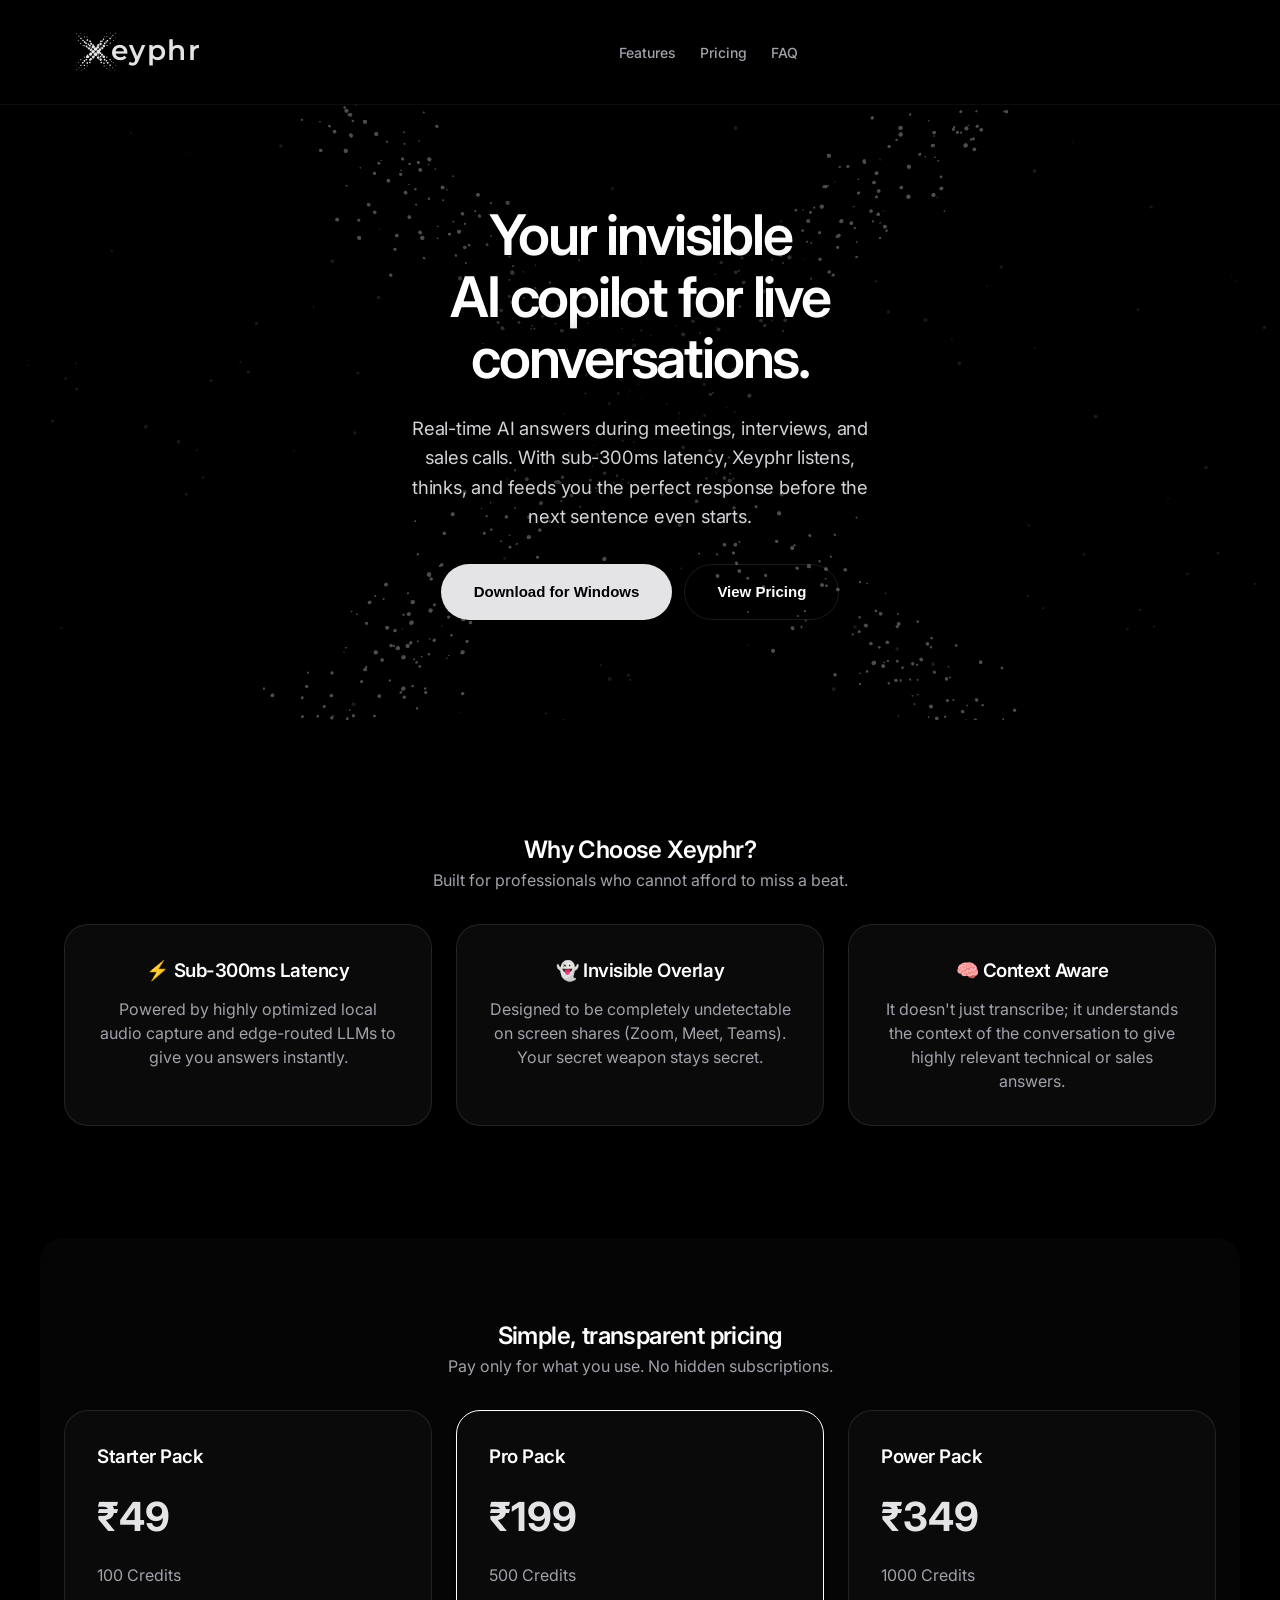
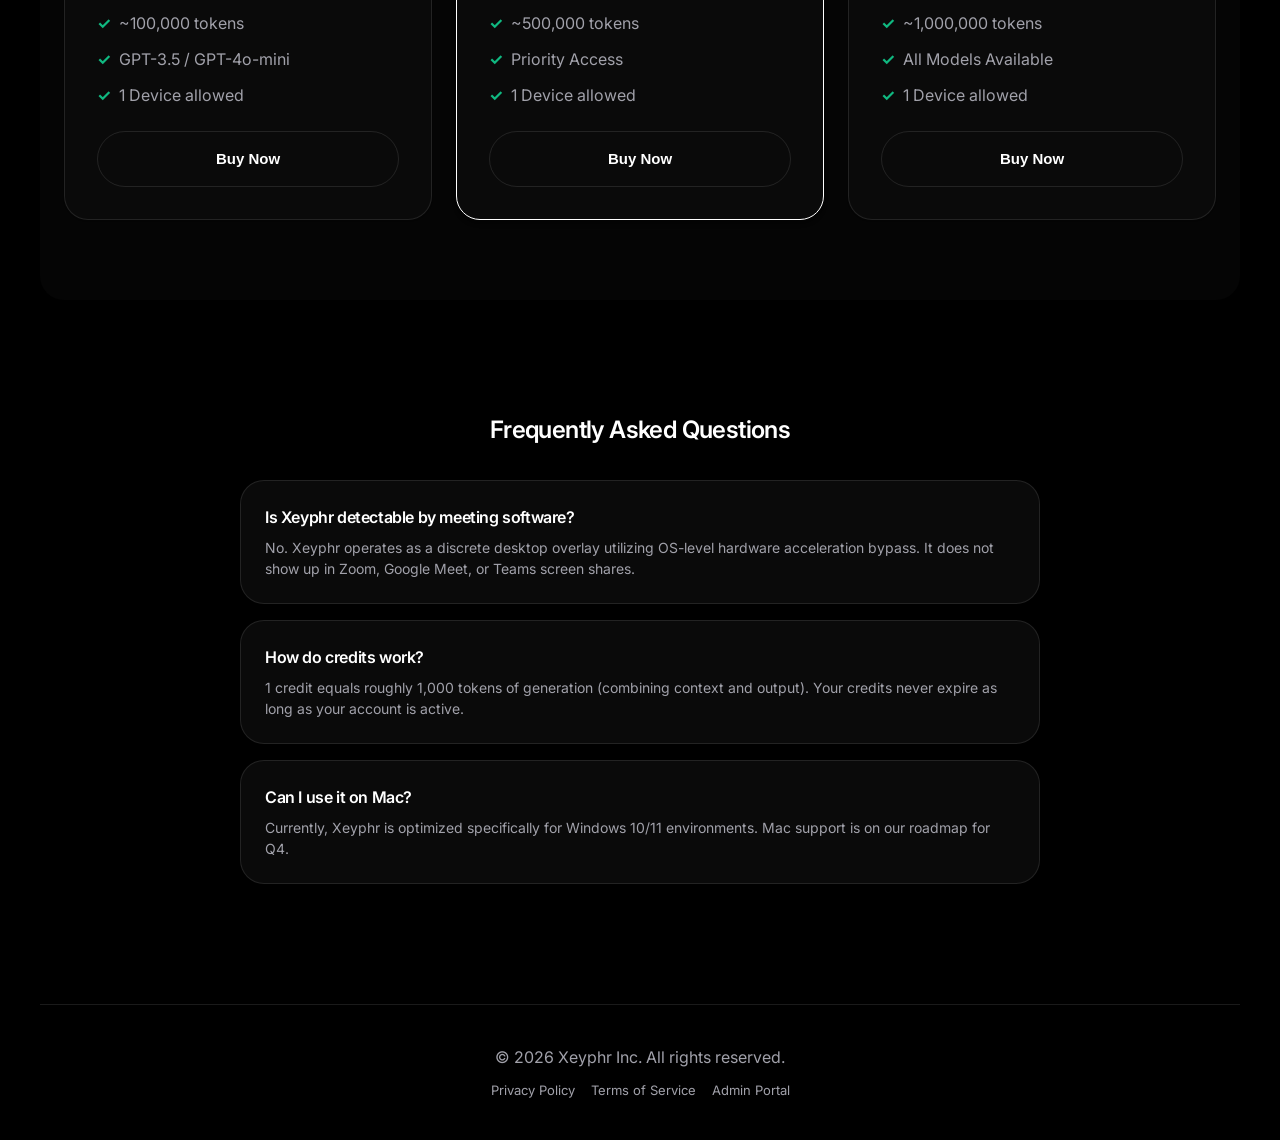
==== commit 9ebd6349: "Update index.html" ====
--- a/index.html
+++ b/index.html
@@ -24,7 +24,7 @@
             <div class="auth-buttons" id="auth-container">
                 <!-- Google Identity Services Widget -->
                 <div id="g_id_onload"
-                     data-client_id="1088000808467-sgpo9hb2cglcjd4h242qcsn36q3s1nod.apps.googleusercontent.com" 
+                     data-client_id="1088000808467-8v31ij2cdfbdlae88jsvbfd6bttsmfbr.apps.googleusercontent.com" 
                      data-context="signin"
                      data-ux_mode="popup"
                      data-callback="handleGoogleAuth"
@@ -179,4 +179,4 @@
         }
     </script>
 </body>
-</html>+</html>
